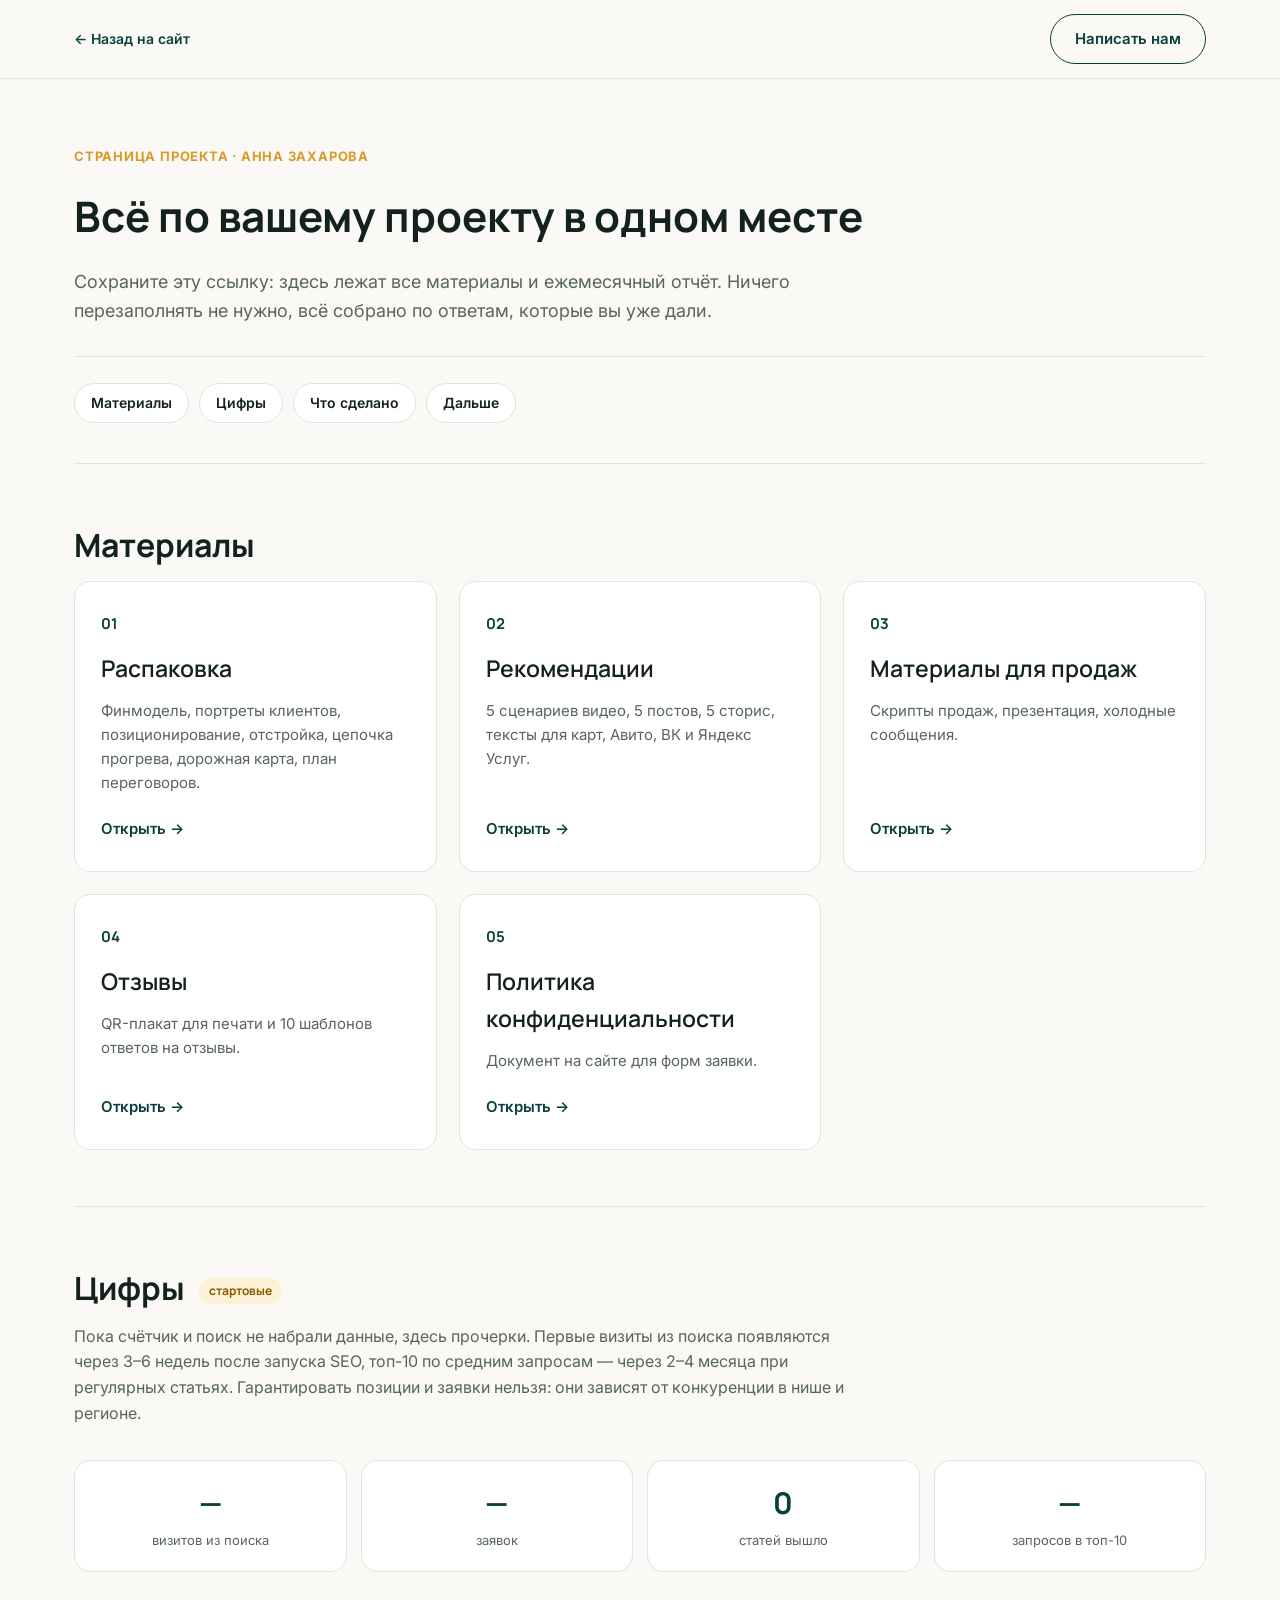
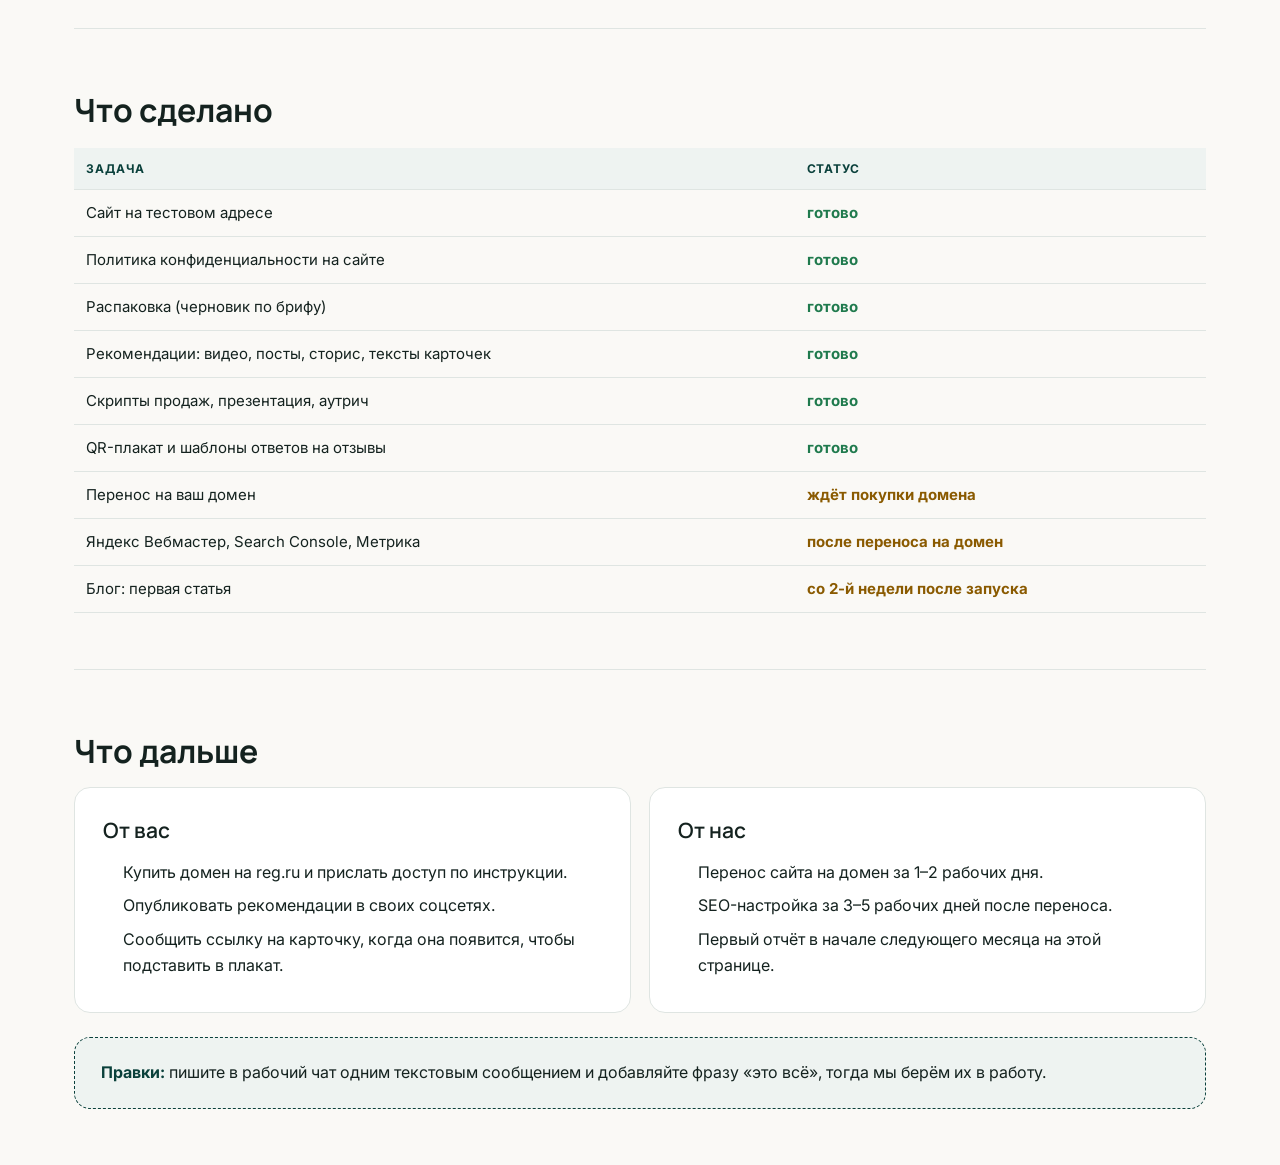
==== report/index.html @ c690b62a "Add paid-package materials: raspakovka, recommendations, sales materials, reviews, project page" ====
<!DOCTYPE html>
<html lang="ru">
<head>
<meta charset="UTF-8">
<meta name="viewport" content="width=device-width, initial-scale=1.0">
<title>Страница проекта — Анна Захарова</title>
<meta name="description" content="Все материалы проекта в одном месте: сайт, Распаковка, Рекомендации, материалы для продаж, отзывы и ежемесячный отчёт.">
<meta name="robots" content="noindex">
<link rel="preconnect" href="https://fonts.googleapis.com">
<link rel="preconnect" href="https://fonts.gstatic.com" crossorigin>
<link href="https://fonts.googleapis.com/css2?family=Manrope:wght@600;700;800&family=Inter:wght@400;500;600;700;800&display=swap" rel="stylesheet">
<link rel="stylesheet" href="../styles.css">
<link rel="stylesheet" href="../materials.css">
<style>
  .kpi { display: grid; grid-template-columns: repeat(4, 1fr); gap: 14px; margin-top: 8px; }
  .kpi div { background: var(--clr-surface); border: 1px solid var(--clr-border); border-radius: var(--radius); padding: 18px 14px; text-align: center; }
  .kpi b { display: block; font-family: var(--font-head); font-size: 30px; color: var(--clr-accent-dark); }
  .kpi span { font-size: 13px; color: var(--clr-ink-soft); }
  .done { color: #1f7a4d; font-weight: 700; }
  .wait { color: #8a5a00; font-weight: 700; }
  @media (max-width: 860px) { .kpi { grid-template-columns: repeat(2, 1fr); } }
</style>
</head>
<body>

<div class="doc-bar">
  <div class="doc-bar__inner">
    <a href="../index.html" class="doc-bar__back">← <span>Назад на сайт</span></a>
    <div class="doc-bar__actions">
      <a href="https://t.me/kredit_broker_AZ" class="btn btn--ghost">Написать нам</a>
    </div>
  </div>
</div>

<div class="container">

  <section class="doc-hero">
    <p class="eyebrow">Страница проекта · Анна Захарова</p>
    <h1>Всё по вашему проекту в одном месте</h1>
    <p class="doc-hero__lead">Сохраните эту ссылку: здесь лежат все материалы и ежемесячный отчёт. Ничего перезаполнять не нужно, всё собрано по ответам, которые вы уже дали.</p>
    <nav class="toc">
      <a href="#links">Материалы</a>
      <a href="#stats">Цифры</a>
      <a href="#done">Что сделано</a>
      <a href="#next">Дальше</a>
    </nav>
  </section>

  <section class="doc-section" id="links">
    <h2>Материалы</h2>
    <div class="hub-grid" style="grid-template-columns:repeat(3,1fr)">
      <div class="hub-card"><span class="hub-card__num">01</span><p class="hub-card__title">Распаковка</p><p class="hub-card__lead">Финмодель, портреты клиентов, позиционирование, отстройка, цепочка прогрева, дорожная карта, план переговоров.</p><a class="hub-card__link" href="../raspakovka.html">Открыть →</a></div>
      <div class="hub-card"><span class="hub-card__num">02</span><p class="hub-card__title">Рекомендации</p><p class="hub-card__lead">5 сценариев видео, 5 постов, 5 сторис, тексты для карт, Авито, ВК и Яндекс Услуг.</p><a class="hub-card__link" href="../recommendations.html">Открыть →</a></div>
      <div class="hub-card"><span class="hub-card__num">03</span><p class="hub-card__title">Материалы для продаж</p><p class="hub-card__lead">Скрипты продаж, презентация, холодные сообщения.</p><a class="hub-card__link" href="../materials.html">Открыть →</a></div>
      <div class="hub-card"><span class="hub-card__num">04</span><p class="hub-card__title">Отзывы</p><p class="hub-card__lead">QR-плакат для печати и 10 шаблонов ответов на отзывы.</p><a class="hub-card__link" href="../reviews.html">Открыть →</a></div>
      <div class="hub-card"><span class="hub-card__num">05</span><p class="hub-card__title">Политика конфиденциальности</p><p class="hub-card__lead">Документ на сайте для форм заявки.</p><a class="hub-card__link" href="../privacy.html">Открыть →</a></div>
    </div>
  </section>

  <section class="doc-section" id="stats">
    <h2>Цифры <span class="draft">стартовые</span></h2>
    <p class="doc-section__lead">Пока счётчик и поиск не набрали данные, здесь прочерки. Первые визиты из поиска появляются через 3–6 недель после запуска SEO, топ-10 по средним запросам — через 2–4 месяца при регулярных статьях. Гарантировать позиции и заявки нельзя: они зависят от конкуренции в нише и регионе.</p>
    <div class="kpi">
      <div><b>—</b><span>визитов из поиска</span></div>
      <div><b>—</b><span>заявок</span></div>
      <div><b>0</b><span>статей вышло</span></div>
      <div><b>—</b><span>запросов в топ-10</span></div>
    </div>
  </section>

  <section class="doc-section" id="done">
    <h2>Что сделано</h2>
    <table class="tbl">
      <tr><th>Задача</th><th>Статус</th></tr>
      <tr><td>Сайт на тестовом адресе</td><td class="done">готово</td></tr>
      <tr><td>Политика конфиденциальности на сайте</td><td class="done">готово</td></tr>
      <tr><td>Распаковка (черновик по брифу)</td><td class="done">готово</td></tr>
      <tr><td>Рекомендации: видео, посты, сторис, тексты карточек</td><td class="done">готово</td></tr>
      <tr><td>Скрипты продаж, презентация, аутрич</td><td class="done">готово</td></tr>
      <tr><td>QR-плакат и шаблоны ответов на отзывы</td><td class="done">готово</td></tr>
      <tr><td>Перенос на ваш домен</td><td class="wait">ждёт покупки домена</td></tr>
      <tr><td>Яндекс Вебмастер, Search Console, Метрика</td><td class="wait">после переноса на домен</td></tr>
      <tr><td>Блог: первая статья</td><td class="wait">со 2-й недели после запуска</td></tr>
    </table>
  </section>

  <section class="doc-section" id="next">
    <h2>Что дальше</h2>
    <div class="grid-2">
      <div class="card"><p class="card__title">От вас</p><ul class="ul"><li>Купить домен на reg.ru и прислать доступ по инструкции.</li><li>Опубликовать рекомендации в своих соцсетях.</li><li>Сообщить ссылку на карточку, когда она появится, чтобы подставить в плакат.</li></ul></div>
      <div class="card"><p class="card__title">От нас</p><ul class="ul"><li>Перенос сайта на домен за 1–2 рабочих дня.</li><li>SEO-настройка за 3–5 рабочих дней после переноса.</li><li>Первый отчёт в начале следующего месяца на этой странице.</li></ul></div>
    </div>
    <div class="tip"><strong>Правки:</strong> пишите в рабочий чат одним текстовым сообщением и добавляйте фразу «это всё», тогда мы берём их в работу.</div>
  </section>

</div>

</body>
</html>
---- styles.css ----
:root {
  --clr-bg: #faf9f6;
  --clr-bg-alt: #eef3f1;
  --clr-surface: #ffffff;
  --clr-ink: #14221f;
  --clr-ink-soft: #566560;
  --clr-accent: #0f5c55;
  --clr-accent-dark: #0a403b;
  --clr-gold: #d99a2b;
  --clr-border: #dfe5e2;
  --radius: 16px;
  --shadow: 0 20px 50px -25px rgba(10, 64, 59, 0.32);
  --font-head: 'Manrope', sans-serif;
  --font-body: 'Inter', sans-serif;
}

* { box-sizing: border-box; }
html { scroll-behavior: smooth; }
body {
  margin: 0;
  font-family: var(--font-body);
  background: var(--clr-bg);
  color: var(--clr-ink);
  line-height: 1.6;
}
img { max-width: 100%; display: block; }
a { color: inherit; text-decoration: none; }
ul { margin: 0; padding: 0; list-style: none; }
h1, h2, h3 { font-family: var(--font-head); font-weight: 700; margin: 0 0 12px; color: var(--clr-ink); }
p { margin: 0 0 12px; }

.container { max-width: 1180px; margin: 0 auto; padding: 0 24px; }

.btn {
  display: inline-flex; align-items: center; justify-content: center;
  padding: 12px 24px; border-radius: 999px; font-weight: 600; font-size: 15px;
  border: 1px solid transparent; cursor: pointer; transition: transform .18s ease, box-shadow .18s ease, background .18s ease;
  white-space: nowrap;
}
.btn--primary { background: var(--clr-accent-dark); color: #fff; }
.btn--primary:hover { background: var(--clr-accent); transform: translateY(-2px); box-shadow: 0 12px 24px -12px rgba(10,64,59,.55); }
.btn--ghost { background: transparent; color: var(--clr-accent-dark); border-color: var(--clr-accent-dark); }
.btn--ghost:hover { background: var(--clr-accent-dark); color: #fff; }
.btn--lg { padding: 15px 30px; font-size: 16px; }

.section-tag {
  display: inline-block; font-size: 13px; font-weight: 700; letter-spacing: .08em; text-transform: uppercase;
  color: var(--clr-accent-dark); margin-bottom: 12px;
}
.section-tag--light { color: #bfe3de; }
.section-lead { max-width: 640px; color: var(--clr-ink-soft); font-size: 17px; }

/* HEADER */
.header {
  position: sticky; top: 0; z-index: 100; background: rgba(250, 249, 246, .92);
  backdrop-filter: blur(10px); border-bottom: 1px solid transparent; transition: border-color .2s, box-shadow .2s;
}
.header.scrolled { border-color: var(--clr-border); box-shadow: 0 8px 24px -20px rgba(0,0,0,.2); }
.header__inner {
  display: flex; align-items: center; justify-content: space-between; gap: 24px; min-width: 0; padding: 16px 24px;
}
.logo { display: flex; align-items: center; gap: 10px; font-family: var(--font-head); font-size: 20px; font-weight: 800; flex-shrink: 0; color: var(--clr-ink); }
.logo__mark { flex-shrink: 0; color: var(--clr-accent-dark); }
.logo span { color: var(--clr-gold); }
.nav { display: flex; gap: 22px; }
.nav a { font-size: 14.5px; font-weight: 500; color: var(--clr-ink-soft); white-space: nowrap; transition: color .15s; }
.nav a:hover { color: var(--clr-accent-dark); }
.header__actions { display: flex; align-items: center; gap: 16px; flex-shrink: 0; }
.header__phone { font-weight: 600; font-size: 14.5px; white-space: nowrap; }
.burger { display: none; flex-direction: column; gap: 5px; background: none; border: none; cursor: pointer; padding: 4px; }
.burger span { width: 22px; height: 2px; background: var(--clr-ink); border-radius: 2px; }

/* HERO */
.hero { padding: 72px 0 64px; background: linear-gradient(180deg, var(--clr-bg-alt), var(--clr-bg)); }
.hero__inner { display: grid; grid-template-columns: 1.15fr .85fr; gap: 56px; align-items: center; }
.eyebrow { display: inline-block; font-size: 13px; font-weight: 700; letter-spacing: .06em; text-transform: uppercase; color: var(--clr-gold); margin-bottom: 16px; }
.hero h1 { font-size: 42px; line-height: 1.18; margin-bottom: 18px; }
.hero__lead { font-size: 18px; color: var(--clr-ink-soft); margin-bottom: 28px; }
.hero__cta { display: flex; gap: 14px; flex-wrap: wrap; margin-bottom: 40px; }
.hero__stats { display: flex; gap: 36px; flex-wrap: wrap; }
.stat__num { display: block; font-family: var(--font-head); font-size: 32px; font-weight: 800; color: var(--clr-accent-dark); }
.stat__label { font-size: 13.5px; color: var(--clr-ink-soft); }

.hero__card {
  background: var(--clr-surface); border-radius: var(--radius); box-shadow: var(--shadow);
  overflow: hidden; border: 1px solid var(--clr-border);
}
.hero__card-photo {
  height: 220px; display: flex; flex-direction: column; align-items: center; justify-content: center; gap: 14px;
  background: linear-gradient(135deg, var(--clr-accent), var(--clr-accent-dark));
  color: #fff;
}
.hero__logo-mark { flex-shrink: 0; }
.hero__logo-word { font-family: var(--font-head); font-size: 19px; font-weight: 700; letter-spacing: .04em; }
.hero__card-body { padding: 26px; }
.hero__card-quote { font-family: var(--font-head); font-weight: 600; font-size: 17px; color: var(--clr-ink); }
.hero__card-name { font-size: 14px; color: var(--clr-ink-soft); font-weight: 600; }

/* ADVANTAGES */
.adv-section { padding: 88px 0; }
.adv-section h2, .services h2, .price-section h2, .process h2, .reviews h2, .faq h2, .form-section h2 { font-size: 34px; }
.adv-grid { display: grid; grid-template-columns: repeat(3, 1fr); gap: 28px; margin-top: 40px; }
.adv { background: var(--clr-surface); border: 1px solid var(--clr-border); border-radius: var(--radius); padding: 28px; }
.adv__icon { width: 46px; height: 46px; border-radius: 12px; background: var(--clr-bg-alt); color: var(--clr-accent-dark); display: flex; align-items: center; justify-content: center; margin-bottom: 16px; }
.adv__icon svg { width: 24px; height: 24px; }
.adv h3 { font-size: 18px; }
.adv p { color: var(--clr-ink-soft); font-size: 15px; margin: 0; }

/* SERVICES */
.services { padding: 0 0 88px; }
.services-grid { display: grid; grid-template-columns: repeat(3, 1fr); gap: 24px; margin-top: 40px; }
.service { background: var(--clr-surface); border: 1px solid var(--clr-border); border-radius: var(--radius); padding: 26px; display: flex; flex-direction: column; }
.service--accent { background: linear-gradient(160deg, var(--clr-accent-dark), var(--clr-accent)); color: #fff; border: none; }
.service--accent h3, .service--accent .service__price { color: #fff; }
.service--accent .service__badge { background: rgba(255,255,255,.18); color: #fff; }
.service__badge { align-self: flex-start; font-size: 12px; font-weight: 700; text-transform: uppercase; letter-spacing: .04em; background: var(--clr-bg-alt); color: var(--clr-accent-dark); padding: 5px 12px; border-radius: 999px; margin-bottom: 14px; }
.service h3 { font-size: 19px; }
.service p { color: var(--clr-ink-soft); font-size: 14.5px; flex: 1; }
.service--accent p { color: rgba(255,255,255,.88); }
.service__price { font-weight: 700; font-size: 16px; margin-top: 8px; }

/* CAMP (payment model) */
.camp { background: linear-gradient(150deg, #0f4f49, #082e2a); color: #eef2f8; padding: 88px 0; }
.camp__inner { display: grid; grid-template-columns: 1.2fr .8fr; gap: 48px; align-items: center; }
.camp h2 { color: #fff; font-size: 34px; }
.camp__lead { color: #bcd6d1; font-size: 17px; }
.camp__list { margin: 20px 0 28px; display: flex; flex-direction: column; gap: 10px; }
.camp__list li { padding-left: 26px; position: relative; color: #d6ebe7; font-size: 15px; }
.camp__list li::before { content: '✓'; position: absolute; left: 0; color: var(--clr-gold); font-weight: 700; }
.camp__card { background: rgba(255,255,255,.06); border: 1px solid rgba(255,255,255,.15); border-radius: var(--radius); padding: 28px; backdrop-filter: blur(6px); }
.camp__card-row { display: flex; justify-content: space-between; padding: 14px 0; border-bottom: 1px solid rgba(255,255,255,.12); font-size: 15px; }
.camp__card-row:last-child { border-bottom: none; }
.camp__card-row span { color: #a2c6c0; }
.camp__card-row strong { color: #fff; }

/* PRICE */
.price-section { padding: 88px 0; }
.price-table { margin-top: 36px; border: 1px solid var(--clr-border); border-radius: var(--radius); overflow: hidden; background: var(--clr-surface); }
.price-row { display: grid; grid-template-columns: 1.6fr 1.4fr 1.2fr; gap: 12px; padding: 16px 24px; border-bottom: 1px solid var(--clr-border); font-size: 15px; align-items: center; }
.price-row:last-child { border-bottom: none; }
.price-row--head { background: var(--clr-bg-alt); font-weight: 700; font-size: 13px; text-transform: uppercase; letter-spacing: .04em; color: var(--clr-ink-soft); }
.price-row--accent { background: #e8f3f1; font-weight: 700; }
.price-row span:last-child { text-align: right; font-weight: 600; }
.price-row--head span:last-child { font-weight: 700; }
.price-note { margin-top: 18px; font-size: 13.5px; color: var(--clr-ink-soft); }

/* PROCESS */
.process { padding: 0 0 88px; }
.process-grid { display: grid; grid-template-columns: repeat(5, 1fr); gap: 20px; margin-top: 40px; }
.step { text-align: center; }
.step__num {
  display: flex; align-items: center; justify-content: center; width: 44px; height: 44px; margin: 0 auto 16px;
  border-radius: 50%; background: var(--clr-accent-dark); color: #fff; font-family: var(--font-head); font-weight: 700; font-size: 18px;
}
.step h3 { font-size: 16px; }
.step p { font-size: 14px; color: var(--clr-ink-soft); }

/* WHO IT'S FOR */
.reviews { padding: 0 0 88px; }
.reviews-grid { display: grid; grid-template-columns: repeat(3, 1fr); gap: 24px; margin-top: 40px; }
.review { background: var(--clr-surface); border: 1px solid var(--clr-border); border-radius: var(--radius); padding: 26px; }
.review h3 { font-size: 17px; }
.review p { color: var(--clr-ink-soft); font-size: 14.5px; margin: 0; }
.reviews__note { margin-top: 20px; font-size: 13px; color: var(--clr-ink-soft); opacity: .8; }

/* FAQ */
.faq { padding: 0 0 88px; }
.faq__list { margin-top: 36px; display: flex; flex-direction: column; gap: 12px; max-width: 760px; }
.faq__item { background: var(--clr-surface); border: 1px solid var(--clr-border); border-radius: 12px; padding: 18px 22px; }
.faq__item summary { cursor: pointer; font-weight: 600; font-size: 16px; list-style: none; position: relative; padding-right: 24px; }
.faq__item summary::-webkit-details-marker { display: none; }
.faq__item summary::after { content: '+'; position: absolute; right: 0; top: 0; font-size: 20px; color: var(--clr-accent-dark); }
.faq__item[open] summary::after { content: '−'; }
.faq__item p { margin-top: 12px; color: var(--clr-ink-soft); font-size: 15px; }

/* FORM */
.form-section { padding: 0 0 96px; }
.form-section__inner { display: grid; grid-template-columns: 1.1fr .9fr; gap: 32px; align-items: stretch; }
.form-card { background: var(--clr-surface); border: 1px solid var(--clr-border); border-radius: var(--radius); padding: 36px; box-shadow: var(--shadow); }
.form { display: flex; flex-direction: column; gap: 16px; margin-top: 8px; }
.form label { display: flex; flex-direction: column; gap: 6px; font-size: 14px; font-weight: 600; color: var(--clr-ink-soft); }
.form input, .form select, .form textarea {
  font-family: var(--font-body); font-size: 15px; padding: 12px 14px; border-radius: 10px; border: 1px solid var(--clr-border);
  background: var(--clr-bg); color: var(--clr-ink); resize: vertical;
}
.form input:focus, .form select:focus, .form textarea:focus { outline: none; border-color: var(--clr-accent-dark); }
.form-note { font-size: 12.5px; color: var(--clr-ink-soft); margin-top: -4px; }
.info-card { border-radius: var(--radius); border: 1px solid var(--clr-border); background: var(--clr-bg-alt); padding: 32px; display: flex; flex-direction: column; justify-content: center; gap: 16px; }
.info-card h3 { font-size: 19px; }
.info-card p { color: var(--clr-ink-soft); font-size: 15px; margin: 0; }
.info-card__list { display: flex; flex-direction: column; gap: 12px; margin-top: 4px; }
.info-card__list li { padding-left: 24px; position: relative; font-size: 14.5px; color: var(--clr-ink-soft); }
.info-card__list li::before { content: '✓'; position: absolute; left: 0; color: var(--clr-accent-dark); font-weight: 700; }

/* FOOTER */
.footer { background: #082e2a; color: #bcd6d1; padding: 64px 0 0; }
.footer__inner { display: grid; grid-template-columns: 1.5fr 1fr 1fr 1fr; gap: 32px; padding-bottom: 40px; }
.footer__col { display: flex; flex-direction: column; gap: 10px; }
.footer__col h4 { color: #fff; font-family: var(--font-body); font-size: 14px; text-transform: uppercase; letter-spacing: .05em; margin-bottom: 4px; }
.footer__col a { color: #9fc3bd; font-size: 14.5px; }
.footer__col a:hover { color: #fff; }
.logo--footer { color: #fff; }
.logo--footer span { color: var(--clr-gold); }
.footer__legal { font-size: 12.5px; color: #74a09a; line-height: 1.7; }
.footer__bottom { border-top: 1px solid rgba(255,255,255,.12); padding: 20px 24px; font-size: 13px; color: #74a09a; text-align: center; }

/* FAB */
.fab {
  position: fixed; bottom: 24px; right: 24px; width: 56px; height: 56px; border-radius: 50%;
  background: var(--clr-accent-dark); color: #fff; display: flex; align-items: center; justify-content: center;
  box-shadow: 0 12px 24px -8px rgba(0,0,0,.35); z-index: 90; transition: transform .2s;
}
.fab:hover { transform: scale(1.08); }
.fab svg { width: 26px; height: 26px; }

/* REVEAL */
.reveal { opacity: 0; transform: translateY(24px); transition: opacity .6s ease, transform .6s ease; }
.reveal.is-visible { opacity: 1; transform: none; }

/* RESPONSIVE */
@media (max-width: 1180px) {
  .nav { gap: 16px; }
  .nav a { font-size: 14px; }
}
@media (max-width: 1100px) {
  .nav { display: none; }
  .burger { display: flex; }
  .nav.is-open {
    display: flex; flex-direction: column; position: absolute; top: 100%; left: 0; right: 0;
    background: var(--clr-surface); padding: 20px 24px; gap: 16px; border-bottom: 1px solid var(--clr-border);
  }
}
@media (max-width: 900px) {
  .hero__inner { grid-template-columns: 1fr; }
  .hero__card { order: -1; }
  .adv-grid, .services-grid, .reviews-grid { grid-template-columns: repeat(2, 1fr); }
  .process-grid { grid-template-columns: repeat(3, 1fr); }
  .camp__inner { grid-template-columns: 1fr; }
  .form-section__inner { grid-template-columns: 1fr; }
  .footer__inner { grid-template-columns: 1fr 1fr; }
  .price-row { grid-template-columns: 1.6fr 1fr .8fr; font-size: 13.5px; padding: 14px 16px; }
}
@media (max-width: 560px) {
  .header__phone { display: none; }
  .hero h1 { font-size: 30px; }
  .adv-grid, .services-grid, .reviews-grid, .process-grid { grid-template-columns: 1fr; }
  .hero__stats { gap: 24px; }
  .footer__inner { grid-template-columns: 1fr; }
}
@media (max-width: 380px) {
  .logo span { display: none; }
}

.case { margin-top: 28px; background: var(--clr-surface); border: 1px solid var(--clr-border); border-left: 4px solid var(--clr-gold); border-radius: var(--radius); padding: 24px 28px; max-width: 760px; }
.case strong { font-family: var(--font-head); font-size: 22px; color: var(--clr-accent-dark); display: block; margin-bottom: 6px; }
.case p { margin: 0; color: var(--clr-ink-soft); font-size: 15px; }
.social { display: flex; flex-wrap: wrap; gap: 10px; margin-top: 4px; }
---- materials.css ----
/* Стили для материалов: скрипты продаж, презентация, аутрич */

.doc-bar {
  position: sticky;
  top: 0;
  z-index: 50;
  background: rgba(250, 249, 246, 0.94);
  backdrop-filter: blur(10px);
  border-bottom: 1px solid var(--clr-border);
}
.doc-bar__inner {
  display: flex;
  align-items: center;
  justify-content: space-between;
  gap: 16px;
  padding: 14px 24px;
  max-width: 1180px;
  margin: 0 auto;
}
.doc-bar__back { font-weight: 600; font-size: 14px; color: var(--clr-accent-dark); }
.doc-bar__back:hover { color: var(--clr-accent); }
.doc-bar__actions { display: flex; gap: 10px; align-items: center; }

.doc-hero { padding: 64px 0 40px; }
.doc-hero h1 { font-size: 42px; max-width: 860px; margin-bottom: 18px; }
.doc-hero__lead { font-size: 18px; color: var(--clr-ink-soft); max-width: 760px; }

.toc {
  display: flex;
  flex-wrap: wrap;
  gap: 10px;
  margin-top: 30px;
  padding-top: 26px;
  border-top: 1px solid var(--clr-border);
}
.toc a {
  font-size: 14px;
  font-weight: 600;
  padding: 8px 16px;
  border-radius: 999px;
  background: var(--clr-surface);
  border: 1px solid var(--clr-border);
  transition: all 0.2s ease;
}
.toc a:hover { border-color: var(--clr-accent); color: var(--clr-accent-dark); }

.doc-section { padding: 56px 0; border-top: 1px solid var(--clr-border); }
.doc-section:first-of-type { border-top: none; }
.doc-section h2 { font-size: 32px; margin-bottom: 10px; }
.doc-section__lead { color: var(--clr-ink-soft); max-width: 780px; margin-bottom: 34px; }

.card {
  background: var(--clr-surface);
  border: 1px solid var(--clr-border);
  border-radius: var(--radius);
  padding: 26px 28px;
  margin-bottom: 18px;
}
.card__title {
  font-family: var(--font-head);
  font-size: 21px;
  font-weight: 600;
  margin-bottom: 12px;
}
.card__note { font-size: 14px; color: var(--clr-ink-soft); margin-top: 12px; }
.card p + p { margin-top: 10px; }

.card__step {
  display: inline-flex;
  align-items: center;
  justify-content: center;
  width: 30px;
  height: 30px;
  border-radius: 50%;
  background: var(--clr-accent-dark);
  color: #fff;
  font-size: 14px;
  font-weight: 700;
  font-family: var(--font-body);
  margin-right: 12px;
  flex: none;
}
.card__head { display: flex; align-items: center; margin-bottom: 14px; }
.card__head .card__title { margin-bottom: 0; }

.say {
  border-left: 3px solid var(--clr-accent-dark);
  background: var(--clr-bg-alt);
  border-radius: 0 10px 10px 0;
  padding: 14px 18px;
  margin: 12px 0;
  font-size: 15.5px;
}
.say + .say { margin-top: 10px; }
.say__who {
  display: block;
  font-size: 12px;
  font-weight: 700;
  letter-spacing: 0.1em;
  text-transform: uppercase;
  color: var(--clr-accent-dark);
  margin-bottom: 6px;
}
.say--client {
  border-left-color: var(--clr-ink-soft);
  background: var(--clr-surface);
  border: 1px solid var(--clr-border);
  border-left: 3px solid var(--clr-ink-soft);
}
.say--client .say__who { color: var(--clr-ink-soft); }
.say--stop {
  border-left-color: #b03a2e;
  background: #fdf3f1;
}
.say--stop .say__who { color: #b03a2e; }

.ul { margin: 12px 0 0 20px; }
.ul li { margin-bottom: 8px; }
.ul li::marker { color: var(--clr-accent-dark); }

.grid-2 { display: grid; grid-template-columns: repeat(2, 1fr); gap: 18px; }
.grid-2 .card { margin-bottom: 0; }
.grid-3 { display: grid; grid-template-columns: repeat(3, 1fr); gap: 18px; }
.grid-3 .card { margin-bottom: 0; }

.tag {
  display: inline-block;
  font-size: 12px;
  font-weight: 700;
  letter-spacing: 0.08em;
  text-transform: uppercase;
  color: var(--clr-accent-dark);
  background: var(--clr-bg-alt);
  border-radius: 999px;
  padding: 5px 12px;
  margin-bottom: 12px;
}

.tip {
  background: var(--clr-bg-alt);
  border-radius: var(--radius);
  padding: 22px 26px;
  margin-top: 24px;
  border: 1px dashed var(--clr-accent-dark);
}
.tip strong { color: var(--clr-accent-dark); }

.calc { width: 100%; border-collapse: collapse; margin-top: 16px; font-size: 15px; }
.calc td { padding: 12px 0; border-bottom: 1px solid var(--clr-border); }
.calc td:last-child { text-align: right; font-weight: 600; white-space: nowrap; }
.calc tr:last-child td { border-bottom: none; font-size: 17px; padding-top: 16px; }
.calc tr:last-child td:last-child { color: var(--clr-accent-dark); }

.pitch { text-align: center; padding: 70px 0 40px; }
.pitch h1 { font-size: 52px; margin: 14px auto 20px; max-width: 900px; }
.pitch__lead { font-size: 19px; color: var(--clr-ink-soft); max-width: 700px; margin: 0 auto 30px; }
.pitch__meta {
  display: flex;
  justify-content: center;
  flex-wrap: wrap;
  gap: 34px;
  padding-top: 28px;
  border-top: 1px solid var(--clr-border);
  max-width: 800px;
  margin: 0 auto;
}
.pitch__meta div { text-align: center; }
.pitch__meta b { display: block; font-family: var(--font-head); font-size: 26px; color: var(--clr-accent-dark); }
.pitch__meta span { font-size: 13px; color: var(--clr-ink-soft); }

.offer {
  display: flex;
  justify-content: space-between;
  align-items: baseline;
  gap: 20px;
  padding: 18px 0;
  border-bottom: 1px solid var(--clr-border);
}
.offer:last-child { border-bottom: none; }
.offer__name { font-weight: 600; }
.offer__desc { display: block; font-weight: 400; font-size: 14px; color: var(--clr-ink-soft); margin-top: 4px; }
.offer__price { white-space: nowrap; font-family: var(--font-head); font-size: 20px; color: var(--clr-accent-dark); }

.cta-final {
  background: #0a403b;
  border-radius: var(--radius);
  padding: 54px 40px;
  text-align: center;
  margin: 20px 0 70px;
}
.cta-final h2 { color: #f3efe2; font-size: 32px; margin-bottom: 12px; }
.cta-final p { color: #bfe3de; max-width: 560px; margin: 0 auto 26px; }

.eyebrow--center { display: block; text-align: center; margin: 0 auto 14px; width: fit-content; }

@media (max-width: 560px) {
  .doc-bar__actions .btn--ghost { display: none; }
  .doc-bar__actions .btn { padding: 10px 16px; font-size: 14px; }
}

@media (max-width: 860px) {
  .grid-2, .grid-3 { grid-template-columns: 1fr; }
  .doc-hero h1 { font-size: 30px; }
  .pitch h1 { font-size: 34px; }
  .doc-section h2 { font-size: 25px; }
  .doc-bar__inner { padding: 12px 18px; }
  .doc-bar__back span { display: none; }
  .offer { flex-direction: column; gap: 6px; }
}

@media print {
  .doc-bar, .toc, .fab, .no-print { display: none !important; }
  body { background: #fff; font-size: 12pt; }
  .card, .tip, .say { break-inside: avoid; }
  .doc-section { padding: 22px 0; page-break-inside: auto; }
  .cta-final { background: #fff; border: 2px solid #0a403b; }
  .cta-final h2 { color: #0a403b; }
  .cta-final p { color: var(--clr-ink-soft); }
  a { text-decoration: none; }
}

/* Хаб-страница материалов */
.hub-grid {
  display: grid;
  grid-template-columns: repeat(3, 1fr);
  gap: 22px;
  margin-top: 10px;
}
.hub-card {
  background: var(--clr-surface);
  border: 1px solid var(--clr-border);
  border-radius: var(--radius);
  padding: 30px 26px;
  display: flex;
  flex-direction: column;
  transition: border-color 0.2s ease, transform 0.2s ease;
}
.hub-card:hover { border-color: var(--clr-accent); transform: translateY(-3px); }
.hub-card__num {
  font-family: var(--font-head);
  font-size: 15px;
  font-weight: 700;
  color: var(--clr-accent-dark);
  margin-bottom: 14px;
}
.hub-card__title { font-family: var(--font-head); font-size: 23px; font-weight: 600; margin-bottom: 12px; }
.hub-card__lead { color: var(--clr-ink-soft); font-size: 15px; flex: 1; margin-bottom: 22px; }
.hub-card__link {
  display: inline-flex;
  align-items: center;
  gap: 8px;
  font-weight: 600;
  color: var(--clr-accent-dark);
  font-size: 15px;
}
.hub-card__link:hover { color: var(--clr-accent); }

@media (max-width: 860px) {
  .hub-grid { grid-template-columns: 1fr; }
}

/* Чек-лист, таблицы, мини-метки */
.tbl { width: 100%; border-collapse: collapse; font-size: 15px; margin-top: 12px; }
.tbl th, .tbl td { text-align: left; padding: 11px 12px; border-bottom: 1px solid var(--clr-border); vertical-align: top; }
.tbl th { font-size: 12px; letter-spacing: .08em; text-transform: uppercase; color: var(--clr-accent-dark); background: var(--clr-bg-alt); }
.tbl-wrap { overflow-x: auto; }
.draft { display: inline-block; font-size: 12px; font-weight: 700; color: #8a5a00; background: #fdf1d6; border-radius: 999px; padding: 3px 10px; margin-left: 8px; vertical-align: middle; }
.checklist li { position: relative; padding-left: 28px; margin-bottom: 10px; }
.checklist li::before { content: ""; position: absolute; left: 0; top: 4px; width: 16px; height: 16px; border: 2px solid var(--clr-accent-dark); border-radius: 4px; }
.post { white-space: pre-line; }
@media (max-width: 860px) { .doc-hero { padding: 40px 0 28px; } }
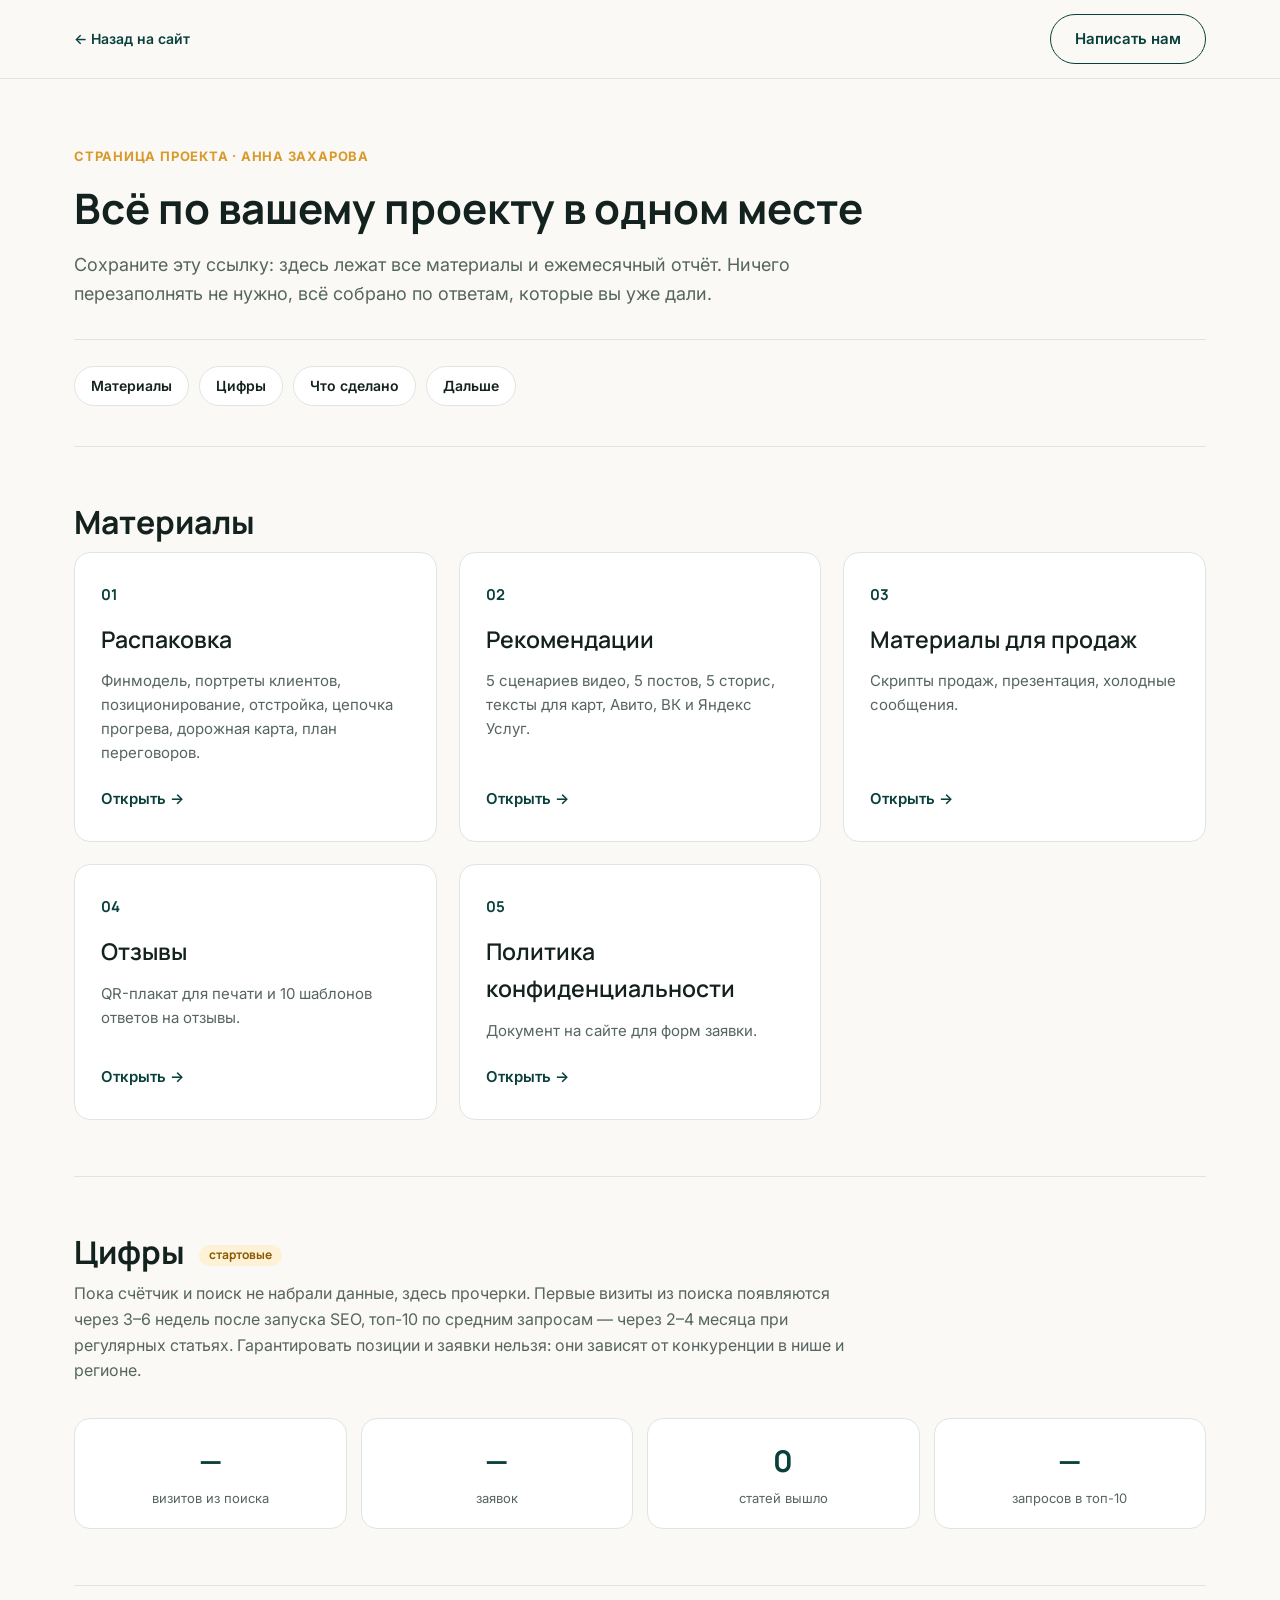
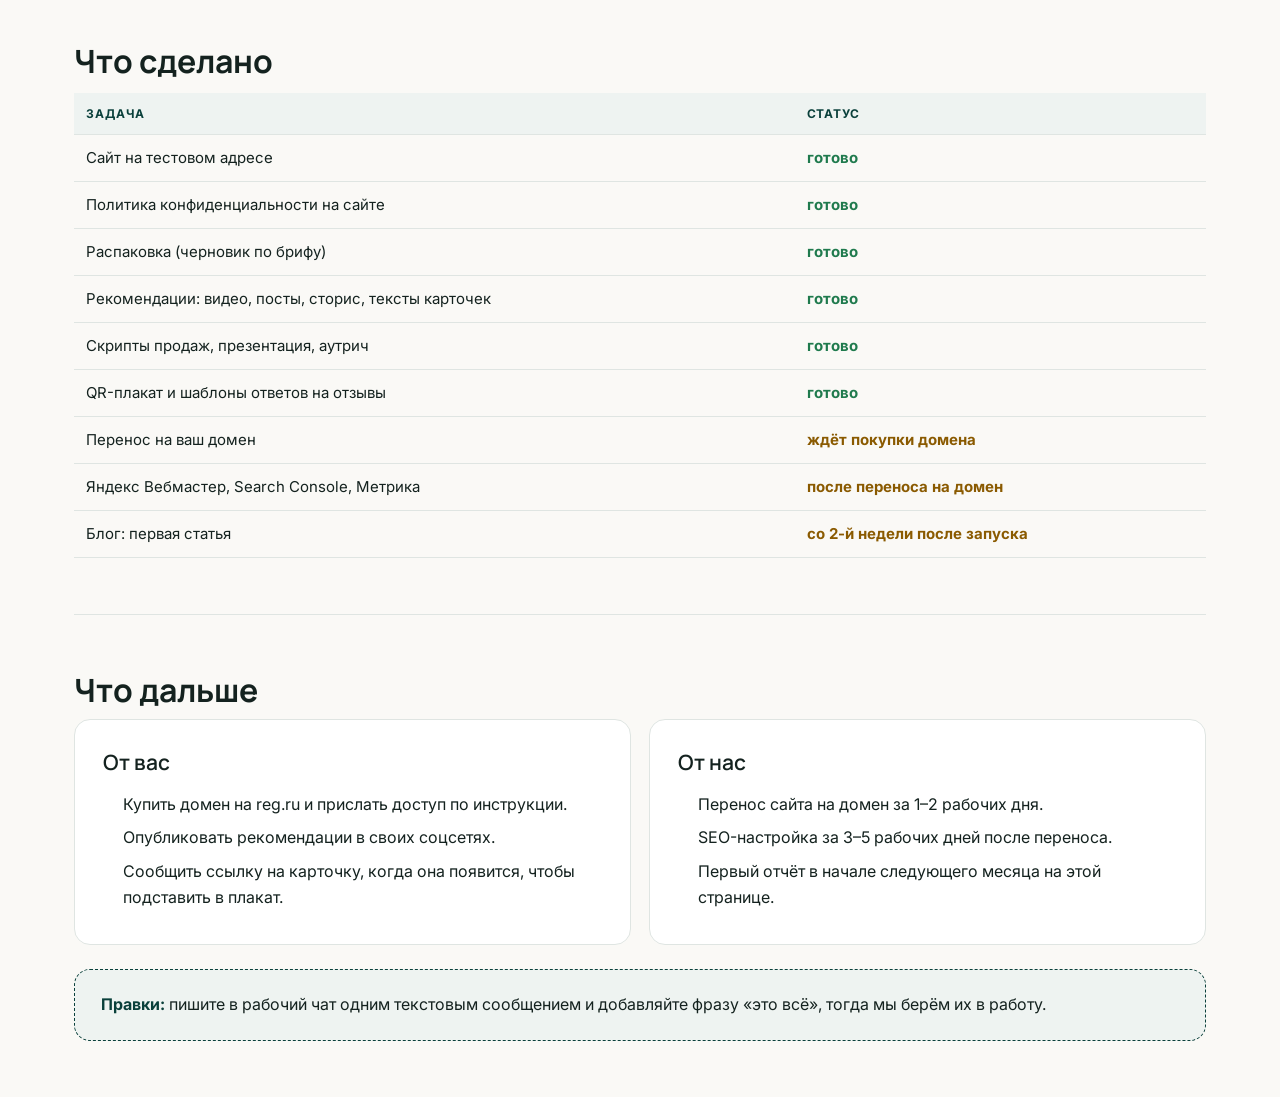
==== commit c274cff6: "Mobile layout fixes" ====
--- a/report/index.html
+++ b/report/index.html
@@ -48,7 +48,7 @@
 
   <section class="doc-section" id="links">
     <h2>Материалы</h2>
-    <div class="hub-grid" style="grid-template-columns:repeat(3,1fr)">
+    <div class="hub-grid">
       <div class="hub-card"><span class="hub-card__num">01</span><p class="hub-card__title">Распаковка</p><p class="hub-card__lead">Финмодель, портреты клиентов, позиционирование, отстройка, цепочка прогрева, дорожная карта, план переговоров.</p><a class="hub-card__link" href="../raspakovka.html">Открыть →</a></div>
       <div class="hub-card"><span class="hub-card__num">02</span><p class="hub-card__title">Рекомендации</p><p class="hub-card__lead">5 сценариев видео, 5 постов, 5 сторис, тексты для карт, Авито, ВК и Яндекс Услуг.</p><a class="hub-card__link" href="../recommendations.html">Открыть →</a></div>
       <div class="hub-card"><span class="hub-card__num">03</span><p class="hub-card__title">Материалы для продаж</p><p class="hub-card__lead">Скрипты продаж, презентация, холодные сообщения.</p><a class="hub-card__link" href="../materials.html">Открыть →</a></div>
--- a/materials.css
+++ b/materials.css
@@ -269,3 +269,44 @@
 .checklist li::before { content: ""; position: absolute; left: 0; top: 4px; width: 16px; height: 16px; border: 2px solid var(--clr-accent-dark); border-radius: 4px; }
 .post { white-space: pre-line; }
 @media (max-width: 860px) { .doc-hero { padding: 40px 0 28px; } }
+
+/* Мобильная адаптация */
+.doc-hero h1, .doc-section h2, .pitch h1 { line-height: 1.2; }
+.hub-card, .card, .say { min-width: 0; overflow-wrap: anywhere; }
+@media (max-width: 640px) {
+  .container { padding: 0 16px; }
+  .doc-bar__inner { padding: 10px 16px; }
+  .doc-bar__actions .btn { padding: 9px 14px; font-size: 13px; }
+  .doc-bar__actions .btn--primary[onclick] { display: none; }
+  .doc-hero { padding: 28px 0 20px; }
+  .doc-hero h1 { font-size: 26px; }
+  .doc-hero__lead { font-size: 16px; }
+  .doc-section { padding: 32px 0; }
+  .doc-section h2 { font-size: 22px; }
+  .doc-section__lead { margin-bottom: 20px; }
+  .card { padding: 18px 16px; }
+  .card__title { font-size: 18px; }
+  .say { padding: 12px 14px; font-size: 15px; }
+  .toc { flex-wrap: nowrap; overflow-x: auto; margin-right: -16px; padding-right: 16px; -webkit-overflow-scrolling: touch; }
+  .toc a { white-space: nowrap; flex: none; }
+  .hub-grid { grid-template-columns: 1fr; gap: 14px; }
+  .hub-card { padding: 22px 18px; }
+  .tbl { font-size: 14px; }
+  .tbl th, .tbl td { padding: 8px 8px; }
+  .tbl-wrap { margin: 0 -4px; }
+  .calc { font-size: 14px; }
+  .offer { padding: 14px 0; }
+  .offer__price { font-size: 17px; }
+  .pitch { padding: 36px 0 24px; }
+  .pitch h1 { font-size: 28px; }
+  .pitch__lead { font-size: 16px; }
+  .pitch__meta { gap: 18px; }
+  .pitch__meta b { font-size: 22px; }
+  .cta-final { padding: 32px 18px; margin-bottom: 40px; }
+  .cta-final h2 { font-size: 24px; }
+  .cta-final .btn { white-space: normal; text-align: center; }
+  .poster { padding: 28px 16px; border-radius: 18px; }
+  .poster h2 { font-size: 24px; }
+  .kpi { grid-template-columns: repeat(2, 1fr); }
+  .kpi b { font-size: 26px; }
+}
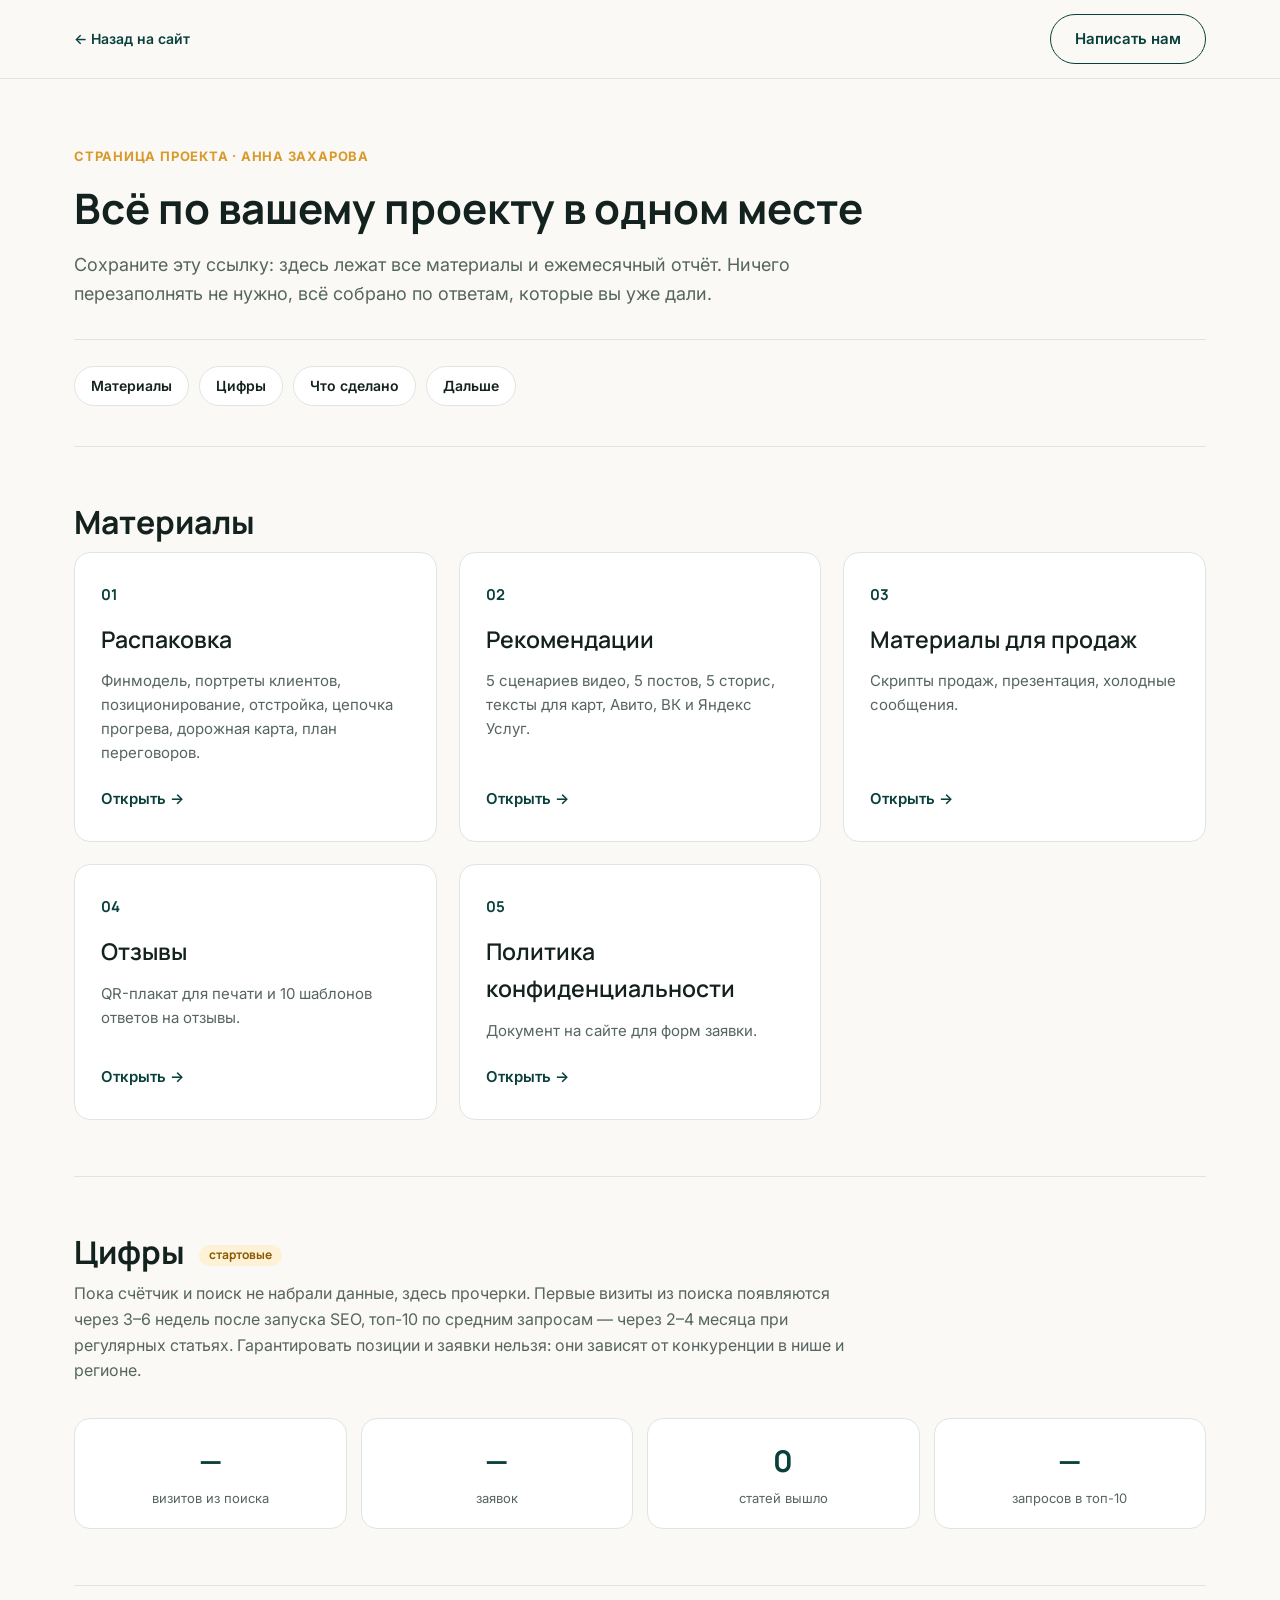
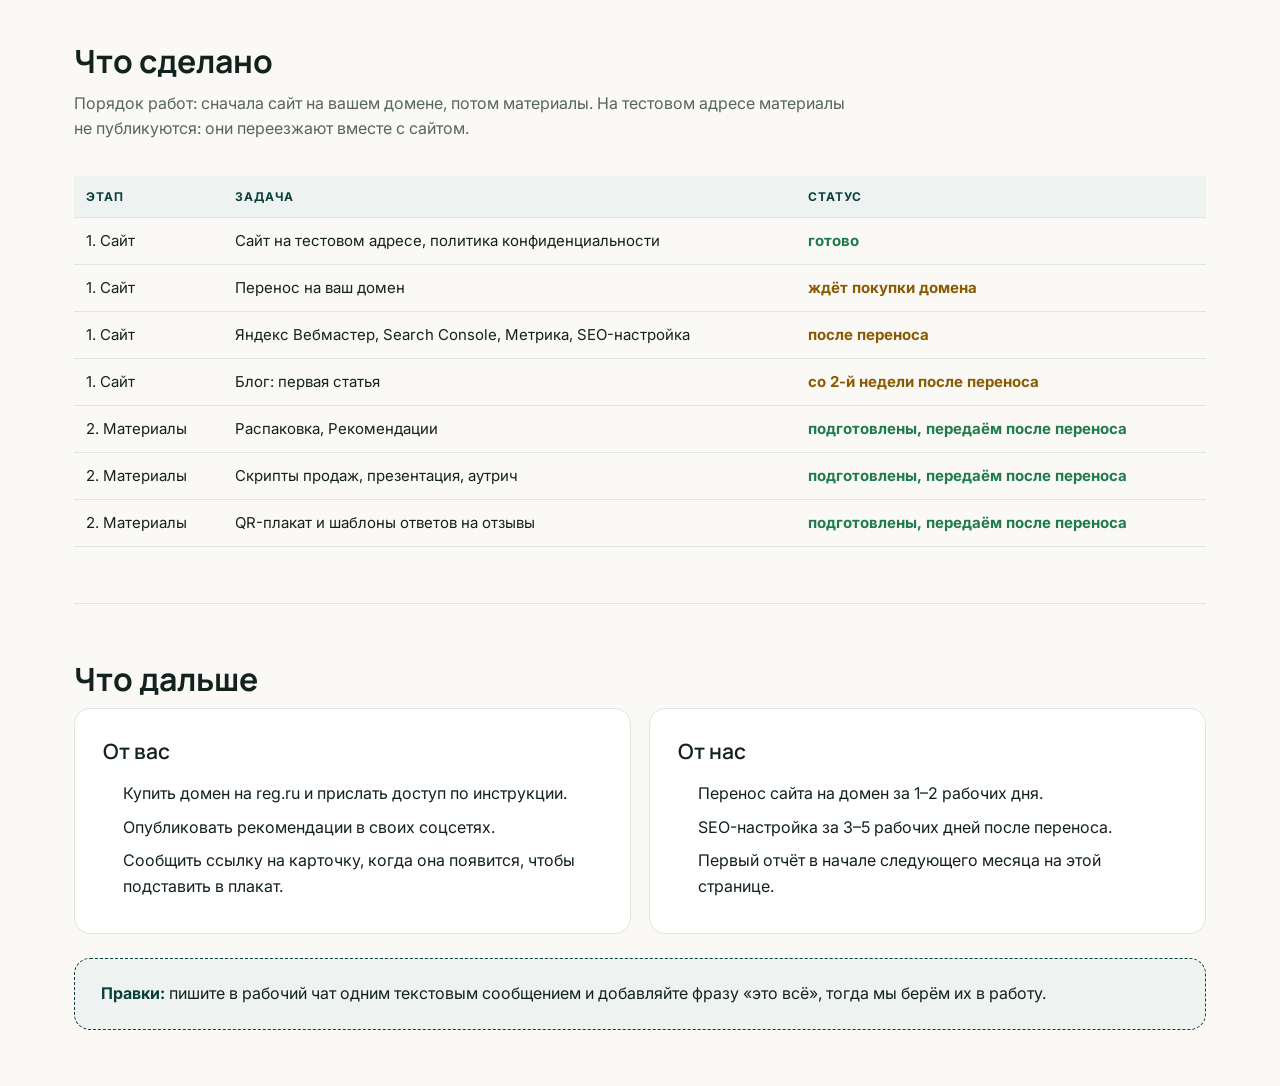
==== commit 0d821e36: "Project page: domain first, then materials" ====
--- a/report/index.html
+++ b/report/index.html
@@ -10,7 +10,7 @@
 <link rel="preconnect" href="https://fonts.gstatic.com" crossorigin>
 <link href="https://fonts.googleapis.com/css2?family=Manrope:wght@600;700;800&family=Inter:wght@400;500;600;700;800&display=swap" rel="stylesheet">
 <link rel="stylesheet" href="../styles.css">
-<link rel="stylesheet" href="../materials.css">
+<link rel="stylesheet" href="../materials.css?v=3">
 <style>
   .kpi { display: grid; grid-template-columns: repeat(4, 1fr); gap: 14px; margin-top: 8px; }
   .kpi div { background: var(--clr-surface); border: 1px solid var(--clr-border); border-radius: var(--radius); padding: 18px 14px; text-align: center; }
@@ -70,17 +70,16 @@
 
   <section class="doc-section" id="done">
     <h2>Что сделано</h2>
+    <p class="doc-section__lead">Порядок работ: сначала сайт на вашем домене, потом материалы. На тестовом адресе материалы не публикуются: они переезжают вместе с сайтом.</p>
     <table class="tbl">
-      <tr><th>Задача</th><th>Статус</th></tr>
-      <tr><td>Сайт на тестовом адресе</td><td class="done">готово</td></tr>
-      <tr><td>Политика конфиденциальности на сайте</td><td class="done">готово</td></tr>
-      <tr><td>Распаковка (черновик по брифу)</td><td class="done">готово</td></tr>
-      <tr><td>Рекомендации: видео, посты, сторис, тексты карточек</td><td class="done">готово</td></tr>
-      <tr><td>Скрипты продаж, презентация, аутрич</td><td class="done">готово</td></tr>
-      <tr><td>QR-плакат и шаблоны ответов на отзывы</td><td class="done">готово</td></tr>
-      <tr><td>Перенос на ваш домен</td><td class="wait">ждёт покупки домена</td></tr>
-      <tr><td>Яндекс Вебмастер, Search Console, Метрика</td><td class="wait">после переноса на домен</td></tr>
-      <tr><td>Блог: первая статья</td><td class="wait">со 2-й недели после запуска</td></tr>
+      <tr><th>Этап</th><th>Задача</th><th>Статус</th></tr>
+      <tr><td>1. Сайт</td><td>Сайт на тестовом адресе, политика конфиденциальности</td><td class="done">готово</td></tr>
+      <tr><td>1. Сайт</td><td>Перенос на ваш домен</td><td class="wait">ждёт покупки домена</td></tr>
+      <tr><td>1. Сайт</td><td>Яндекс Вебмастер, Search Console, Метрика, SEO-настройка</td><td class="wait">после переноса</td></tr>
+      <tr><td>1. Сайт</td><td>Блог: первая статья</td><td class="wait">со 2-й недели после переноса</td></tr>
+      <tr><td>2. Материалы</td><td>Распаковка, Рекомендации</td><td class="done">подготовлены, передаём после переноса</td></tr>
+      <tr><td>2. Материалы</td><td>Скрипты продаж, презентация, аутрич</td><td class="done">подготовлены, передаём после переноса</td></tr>
+      <tr><td>2. Материалы</td><td>QR-плакат и шаблоны ответов на отзывы</td><td class="done">подготовлены, передаём после переноса</td></tr>
     </table>
   </section>
 
@@ -95,5 +94,6 @@
 
 </div>
 
+<script>document.querySelectorAll(".tbl").forEach(function(t){var h=[].map.call(t.querySelectorAll("th"),function(x){return x.textContent});if(!h.length)return;t.querySelectorAll("tr").forEach(function(r){[].forEach.call(r.children,function(c,i){if(c.tagName==="TD")c.setAttribute("data-label",h[i]||"")})})});</script>
 </body>
 </html>
--- a/materials.css
+++ b/materials.css
@@ -310,3 +310,16 @@
   .kpi { grid-template-columns: repeat(2, 1fr); }
   .kpi b { font-size: 26px; }
 }
+
+/* Таблицы на телефоне превращаются в карточки */
+@media (max-width: 640px) {
+  .doc-bar__back span { display: inline; }
+  .tbl-wrap { overflow: visible; margin: 0; }
+  .tbl, .tbl tbody, .tbl tr, .tbl td { display: block; width: 100%; }
+  .tbl tr:first-child:has(th) { display: none; }
+  .tbl tr { border: 1px solid var(--clr-border); border-radius: 12px; padding: 6px 12px; margin-bottom: 10px; background: var(--clr-surface); }
+  .tbl td { border: 0; padding: 6px 0; }
+  .tbl td::before { content: attr(data-label); display: block; font-size: 11px; font-weight: 700; letter-spacing: .08em; text-transform: uppercase; color: var(--clr-accent-dark); margin-bottom: 1px; }
+  .tbl td[data-label=""]::before, .tbl td:not([data-label])::before { display: none; }
+  .tbl td:first-child { font-weight: 700; }
+}
